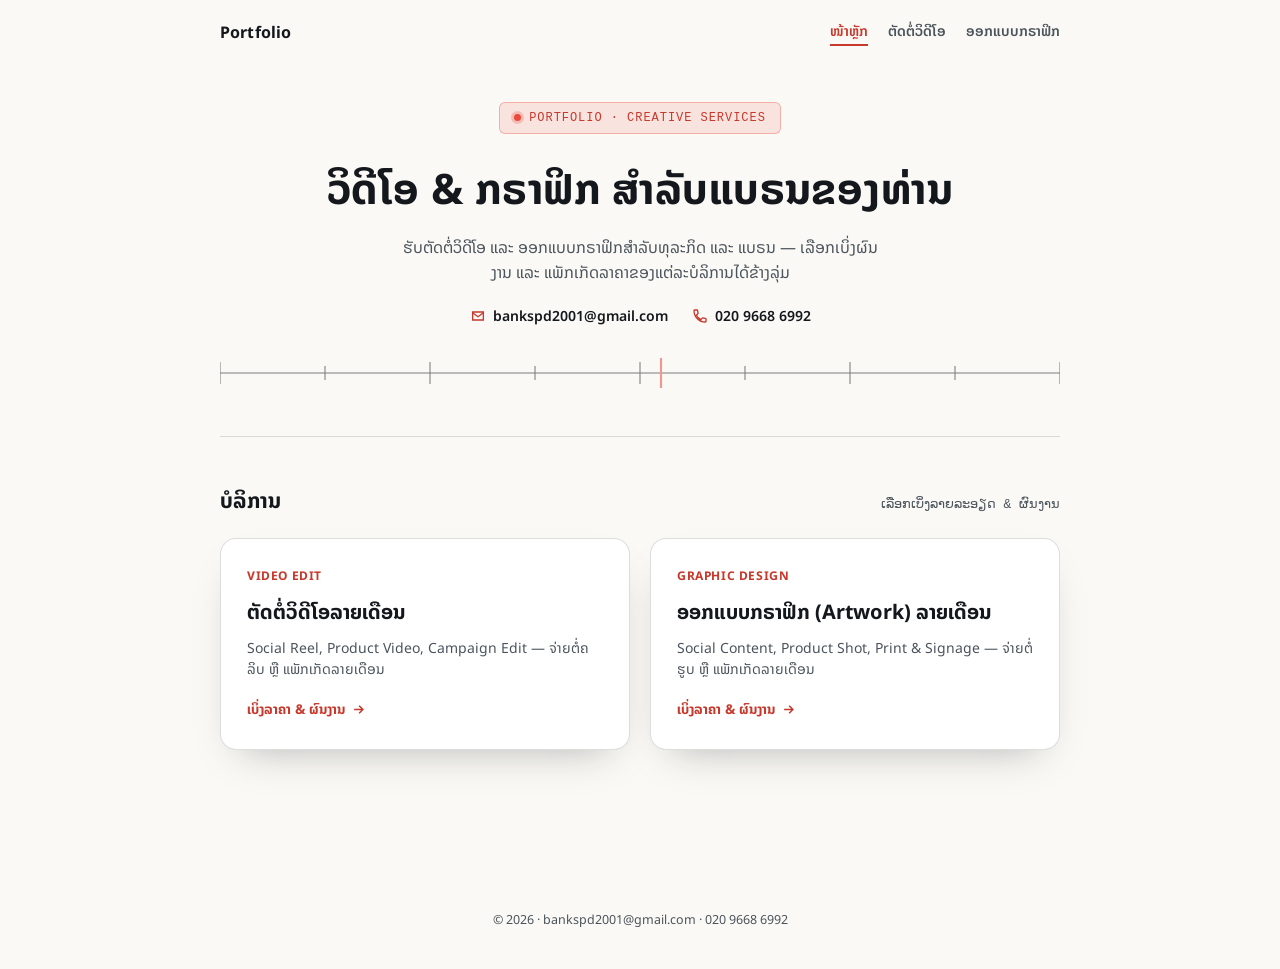
==== index.html @ 5a4cf86b "Initial portfolio site: video edit + graphic design packages" ====
<!doctype html>
<html lang="lo">
<head>
<meta charset="utf-8">
<meta name="viewport" content="width=device-width,initial-scale=1">
<title>Portfolio · Video Edit &amp; Graphic Design</title>
<meta name="description" content="ຜົນງານແລະແພັກເກັດບໍລິການ ຕັດຕໍ່ວິດີໂອ ແລະ ອອກແບບກຣາຟິກ">
<link rel="stylesheet" href="style.css">
</head>
<body>

<nav class="site-nav">
  <a class="brand" href="index.html">Portfolio</a>
  <div class="links">
    <a href="index.html" class="active">ໜ້າຫຼັກ</a>
    <a href="video.html">ຕັດຕໍ່ວິດີໂອ</a>
    <a href="graphic.html">ອອກແບບກຣາຟິກ</a>
  </div>
</nav>

<div class="wrap">

  <div class="hero">
    <span class="eyebrow"><span class="dot"></span>PORTFOLIO · CREATIVE SERVICES</span>
    <h1>ວິດີໂອ &amp; ກຣາຟິກ ສຳລັບແບຣນຂອງທ່ານ</h1>
    <p>ຮັບຕັດຕໍ່ວິດີໂອ ແລະ ອອກແບບກຣາຟິກສຳລັບທຸລະກິດ ແລະ ແບຣນ — ເລືອກເບິ່ງຜົນງານ ແລະ ແພັກເກັດລາຄາຂອງແຕ່ລະບໍລິການໄດ້ຂ້າງລຸ່ມ</p>
    <div class="hero-contact">
      <a class="hero-contact-link" href="mailto:bankspd2001@gmail.com"><svg viewBox="0 0 24 24" fill="none" stroke="currentColor" stroke-width="2"><path d="M4 6h16v12H4z"/><path d="M4 7l8 6 8-6"/></svg>bankspd2001@gmail.com</a>
      <a class="hero-contact-link" href="tel:+8562096686992"><svg viewBox="0 0 24 24" fill="none" stroke="currentColor" stroke-width="2"><path d="M6.6 10.8a15.9 15.9 0 006.6 6.6l2.2-2.2a1 1 0 011-.25 11.4 11.4 0 003.6.6 1 1 0 011 1V20a1 1 0 01-1 1A17 17 0 013 4a1 1 0 011-1h3.5a1 1 0 011 1 11.4 11.4 0 00.6 3.6 1 1 0 01-.25 1z"/></svg>020 9668 6992</a>
    </div>
    <svg class="timeline-ruler" viewBox="0 0 800 34" preserveAspectRatio="none" aria-hidden="true">
      <line x1="0" y1="17" x2="800" y2="17" stroke-width="1"></line>
      <line x1="0" y1="6" x2="0" y2="28" stroke-width="1"></line>
      <line x1="100" y1="10" x2="100" y2="24" stroke-width="1"></line>
      <line x1="200" y1="6" x2="200" y2="28" stroke-width="1"></line>
      <line x1="300" y1="10" x2="300" y2="24" stroke-width="1"></line>
      <line x1="400" y1="6" x2="400" y2="28" stroke-width="1"></line>
      <line x1="500" y1="10" x2="500" y2="24" stroke-width="1"></line>
      <line x1="600" y1="6" x2="600" y2="28" stroke-width="1"></line>
      <line x1="700" y1="10" x2="700" y2="24" stroke-width="1"></line>
      <line x1="800" y1="6" x2="800" y2="28" stroke-width="1"></line>
      <line class="playhead" x1="420" y1="2" x2="420" y2="32"></line>
    </svg>
  </div>

  <div class="section-head">
    <h2>ບໍລິການ</h2>
    <span class="hint">ເລືອກເບິ່ງລາຍລະອຽດ &amp; ຜົນງານ</span>
  </div>

  <div class="service-grid">
    <a class="service-card" href="video.html">
      <span class="tag">Video Edit</span>
      <h3>ຕັດຕໍ່ວິດີໂອລາຍເດືອນ</h3>
      <p>Social Reel, Product Video, Campaign Edit — ຈ່າຍຕໍ່ຄລິບ ຫຼື ແພັກເກັດລາຍເດືອນ</p>
      <span class="go">ເບິ່ງລາຄາ &amp; ຜົນງານ<svg viewBox="0 0 24 24" fill="none" stroke="currentColor" stroke-width="2.4"><path d="M5 12h14M13 6l6 6-6 6"/></svg></span>
    </a>
    <a class="service-card" href="graphic.html">
      <span class="tag">Graphic Design</span>
      <h3>ອອກແບບກຣາຟິກ (Artwork) ລາຍເດືອນ</h3>
      <p>Social Content, Product Shot, Print &amp; Signage — ຈ່າຍຕໍ່ຮູບ ຫຼື ແພັກເກັດລາຍເດືອນ</p>
      <span class="go">ເບິ່ງລາຄາ &amp; ຜົນງານ<svg viewBox="0 0 24 24" fill="none" stroke="currentColor" stroke-width="2.4"><path d="M5 12h14M13 6l6 6-6 6"/></svg></span>
    </a>
  </div>

</div>

<footer class="site-footer">© <span id="y"></span> · bankspd2001@gmail.com · 020 9668 6992</footer>
<script>document.getElementById('y').textContent = new Date().getFullYear();</script>

</body>
</html>
---- style.css ----
@import url('https://fonts.googleapis.com/css2?family=Noto+Sans+Lao:wght@400;600;700&display=swap');

:root{
  --ink:#14181d;
  --ink-soft:#4b545c;
  --bg:#faf9f5;
  --panel:#ffffff;
  --accent:#e94a3c;
  --accent-strong:#c8392c;
  --teal:#1f9d93;
  --teal-strong:#167a72;
  --gold:#c9962e;
  --gold-strong:#a5781f;
  --timeline:#14181d;
  --line:rgba(20,24,29,0.14);
  --shadow:0 18px 40px -22px rgba(20,24,29,0.35);
  --radius:16px;
  color-scheme:light;
}
@media (prefers-color-scheme:dark){
  :root:not([data-theme="light"]){
    --ink:#eef1f0;
    --ink-soft:#aab3ba;
    --bg:#0f1216;
    --panel:#171c22;
    --accent:#ff6a53;
    --accent-strong:#ff8468;
    --teal:#2dd4c5;
    --teal-strong:#5be4d8;
    --gold:#e0ac4b;
    --gold-strong:#f0c476;
    --timeline:#eef1f0;
    --line:rgba(238,241,240,0.14);
    --shadow:0 18px 44px -20px rgba(0,0,0,0.6);
  }
}
:root[data-theme="dark"]{
  --ink:#eef1f0;
  --ink-soft:#aab3ba;
  --bg:#0f1216;
  --panel:#171c22;
  --accent:#ff6a53;
  --accent-strong:#ff8468;
  --teal:#2dd4c5;
  --teal-strong:#5be4d8;
  --gold:#e0ac4b;
  --gold-strong:#f0c476;
  --timeline:#eef1f0;
  --line:rgba(238,241,240,0.14);
  --shadow:0 18px 44px -20px rgba(0,0,0,0.6);
}

*{box-sizing:border-box;}
html,body{margin:0;padding:0;}
body{
  background:var(--bg);
  color:var(--ink);
  font-family:"Noto Sans Lao","Leelawadee UI","Lao Sangam MN",sans-serif;
  line-height:1.55;
}
a{color:inherit;}
img{max-width:100%;display:block;}

.wrap{
  max-width:880px;
  margin:0 auto;
  padding:56px 20px 80px;
}

/* NAV */
.site-nav{
  display:flex;
  align-items:center;
  justify-content:space-between;
  max-width:880px;
  margin:0 auto;
  padding:20px 20px 0;
  gap:16px;
  flex-wrap:wrap;
}
.site-nav .brand{
  font-weight:700;
  font-size:16px;
  text-decoration:none;
  letter-spacing:0.01em;
}
.site-nav .links{
  display:flex;
  gap:20px;
  flex-wrap:wrap;
}
.site-nav .links a{
  font-size:14px;
  font-weight:600;
  text-decoration:none;
  color:var(--ink-soft);
  border-bottom:2px solid transparent;
  padding-bottom:2px;
  transition:color .2s ease, border-color .2s ease;
}
.site-nav .links a:hover,
.site-nav .links a.active{
  color:var(--accent-strong);
  border-color:var(--accent-strong);
}

/* HERO */
.hero{
  text-align:center;
  padding-bottom:40px;
  border-bottom:1px solid var(--line);
  margin-bottom:48px;
}
.eyebrow{
  display:inline-flex;
  align-items:center;
  gap:8px;
  font-family:ui-monospace,"Cascadia Code","JetBrains Mono",Consolas,monospace;
  font-size:12px;
  letter-spacing:0.08em;
  color:var(--accent-strong);
  background:color-mix(in srgb, var(--accent) 12%, transparent);
  border:1px solid color-mix(in srgb, var(--accent) 35%, transparent);
  padding:6px 14px;
  border-radius:6px;
  margin-bottom:22px;
}
.eyebrow .dot{
  width:7px;height:7px;border-radius:50%;
  background:var(--accent);
  box-shadow:0 0 0 3px color-mix(in srgb, var(--accent) 25%, transparent);
}
h1{
  font-size:clamp(27px,4.4vw,42px);
  margin:0 0 14px;
  text-wrap:balance;
  font-weight:700;
  letter-spacing:0.01em;
}
.hero p{
  color:var(--ink-soft);
  max-width:54ch;
  margin:0 auto;
  font-size:16px;
}
.hero-contact{
  display:flex;
  justify-content:center;
  flex-wrap:wrap;
  gap:10px 24px;
  margin-top:20px;
}
.hero-contact-link{
  display:inline-flex;
  align-items:center;
  gap:7px;
  font-size:14px;
  font-weight:600;
  color:var(--ink);
  text-decoration:none;
  border-bottom:1px solid transparent;
  transition:border-color .2s ease, color .2s ease;
}
.hero-contact-link:hover{
  color:var(--accent-strong);
  border-bottom-color:var(--accent-strong);
}
.hero-contact-link svg{
  width:16px;height:16px;
  flex:none;
  color:var(--accent-strong);
}

.timeline-ruler{
  margin-top:28px;
  width:100%;
  height:34px;
  opacity:0.55;
}
.timeline-ruler line{stroke:var(--timeline);}
.timeline-ruler .playhead{
  stroke:var(--accent);
  stroke-width:2;
  opacity:1;
}

/* SECTION HEADS */
.section-head{
  display:flex;
  align-items:baseline;
  justify-content:space-between;
  gap:16px;
  margin-bottom:20px;
}
.section-head h2{
  font-size:21px;
  margin:0;
  font-weight:700;
}
.section-head .hint{
  font-size:13px;
  color:var(--ink-soft);
  font-family:ui-monospace,"Cascadia Code","JetBrains Mono",Consolas,monospace;
}

/* SERVICE PICKER CARDS (home page) */
.service-grid{
  display:grid;
  grid-template-columns:1fr 1fr;
  gap:20px;
  margin-bottom:56px;
}
@media (max-width:640px){.service-grid{grid-template-columns:1fr;}}
.service-card{
  display:block;
  background:var(--panel);
  border:1px solid var(--line);
  border-radius:var(--radius);
  padding:28px 26px;
  text-decoration:none;
  color:inherit;
  box-shadow:var(--shadow);
  transition:transform .2s ease, border-color .2s ease;
}
.service-card:hover{
  transform:translateY(-3px);
  border-color:color-mix(in srgb, var(--accent) 45%, transparent);
}
.service-card .tag{
  font-size:12px;
  font-weight:700;
  letter-spacing:0.05em;
  color:var(--accent-strong);
  text-transform:uppercase;
  margin-bottom:10px;
  display:block;
}
.service-card h3{
  font-size:20px;
  margin:0 0 10px;
}
.service-card p{
  font-size:14px;
  color:var(--ink-soft);
  margin:0 0 16px;
}
.service-card .go{
  font-size:13.5px;
  font-weight:700;
  color:var(--accent-strong);
  display:inline-flex;
  align-items:center;
  gap:6px;
}
.service-card .go svg{width:15px;height:15px;}

/* PRICING CARDS */
.cards{
  display:grid;
  grid-template-columns:1fr 1.15fr;
  gap:20px;
  margin-bottom:56px;
}
@media (max-width:640px){.cards{grid-template-columns:1fr;}}
.card{
  background:var(--panel);
  border:1px solid var(--line);
  border-radius:var(--radius);
  padding:28px 26px;
  position:relative;
  box-shadow:var(--shadow);
}
.card.reco{
  border-color:color-mix(in srgb, var(--accent) 55%, transparent);
  background:
    linear-gradient(180deg, color-mix(in srgb, var(--accent) 8%, transparent), transparent 40%),
    var(--panel);
}
.badge{
  position:absolute;
  top:-13px;
  right:24px;
  background:var(--accent);
  color:#ffffff;
  font-size:12px;
  font-weight:700;
  letter-spacing:0.04em;
  padding:6px 14px;
  border-radius:6px;
  box-shadow:0 8px 16px -6px color-mix(in srgb, var(--accent) 70%, transparent);
}
.card-label{
  font-size:14px;
  color:var(--ink-soft);
  margin-bottom:6px;
}
.card-title{
  font-size:19px;
  font-weight:700;
  margin-bottom:18px;
}
.price-row{
  display:flex;
  align-items:baseline;
  gap:8px;
  margin-bottom:6px;
}
.price{
  font-size:34px;
  font-weight:700;
  color:var(--ink);
}
.price-unit{
  font-size:14px;
  color:var(--ink-soft);
}
.price-sub{
  font-size:13px;
  color:var(--ink-soft);
  margin-bottom:20px;
}
.card ul{
  list-style:none;
  margin:0 0 20px;
  padding:0;
  display:flex;
  flex-direction:column;
  gap:10px;
}
.card li{
  display:flex;
  gap:10px;
  font-size:14.5px;
  color:var(--ink-soft);
}
.card li svg{
  flex:none;
  width:17px;height:17px;
  margin-top:2px;
  color:var(--accent-strong);
}
.save-tag{
  display:inline-flex;
  align-items:center;
  gap:6px;
  font-size:13px;
  font-weight:600;
  color:var(--teal-strong);
  background:color-mix(in srgb, var(--teal) 14%, transparent);
  border-radius:8px;
  padding:6px 10px;
}

/* VIDEO PORTFOLIO GRID */
.vf-grid{
  display:grid;
  grid-template-columns:repeat(4, 1fr);
  gap:12px;
  margin-bottom:56px;
}
@media (max-width:760px){.vf-grid{grid-template-columns:repeat(3, 1fr);}}
@media (max-width:520px){.vf-grid{grid-template-columns:repeat(2, 1fr);}}
.vf-card{
  position:relative;
  display:block;
  border:1px solid var(--line);
  border-radius:12px;
  overflow:hidden;
  background:var(--panel);
  aspect-ratio:9/16;
  box-shadow:var(--shadow);
  text-decoration:none;
  transition:transform .2s ease;
}
.vf-card:hover{transform:translateY(-2px);}
.vf-card:focus-visible{outline:2px solid var(--accent);outline-offset:3px;}
.vf-card img{
  width:100%;
  height:100%;
  object-fit:cover;
  transition:transform .35s ease;
}
.vf-card:hover img{transform:scale(1.05);}
.vf-play{
  position:absolute;
  top:50%;left:50%;
  transform:translate(-50%,-50%);
  width:40px;height:40px;
  border-radius:50%;
  background:rgba(20,24,29,0.55);
  border:1.5px solid rgba(255,255,255,0.7);
  display:flex;
  align-items:center;
  justify-content:center;
  color:#fff;
  opacity:0.9;
  transition:transform .25s ease, background .25s ease;
}
.vf-play svg{width:16px;height:16px;margin-left:2px;}
.vf-card:hover .vf-play{
  transform:translate(-50%,-50%) scale(1.12);
  background:var(--accent);
}
.vf-card-info{
  position:absolute;
  left:0;right:0;bottom:0;
  padding:20px 10px 9px;
  background:linear-gradient(0deg, rgba(0,0,0,0.75), rgba(0,0,0,0));
  display:flex;
  flex-direction:column;
  gap:1px;
}
.vf-card-info strong{
  color:#ffffff;
  font-size:11.5px;
  letter-spacing:0.03em;
  font-family:ui-monospace,"Cascadia Code","JetBrains Mono",Consolas,monospace;
}
.vf-card-info span{
  color:rgba(255,255,255,0.82);
  font-size:11px;
}
.vf-hint{
  font-size:12.5px;
  color:var(--ink-soft);
  margin:-10px 0 18px;
  display:flex;
  align-items:center;
  gap:6px;
}
.vf-hint svg{width:14px;height:14px;flex:none;color:var(--accent-strong);}

/* GRAPHIC PORTFOLIO GRID + LIGHTBOX */
.pf-filters{
  display:flex;
  flex-wrap:wrap;
  gap:8px;
  margin-bottom:18px;
}
.pf-filter{
  font:inherit;
  font-size:13px;
  font-weight:600;
  padding:7px 14px;
  border-radius:20px;
  border:1px solid var(--line);
  background:var(--panel);
  color:var(--ink-soft);
  cursor:pointer;
  transition:all .2s ease;
}
.pf-filter:hover{border-color:color-mix(in srgb, var(--gold) 50%, transparent);}
.pf-filter.active{
  background:var(--gold);
  border-color:var(--gold);
  color:#1a1400;
}
.pf-grid{
  display:grid;
  grid-template-columns:repeat(3, 1fr);
  gap:14px;
  margin-bottom:56px;
}
@media (max-width:720px){.pf-grid{grid-template-columns:repeat(2, 1fr);}}
@media (max-width:460px){.pf-grid{grid-template-columns:1fr;}}
.pf-card{
  position:relative;
  display:block;
  width:100%;
  padding:0;
  margin:0;
  border:1px solid var(--line);
  border-radius:14px;
  overflow:hidden;
  background:var(--panel);
  cursor:pointer;
  aspect-ratio:16/9;
  box-shadow:var(--shadow);
  transition:transform .2s ease, box-shadow .2s ease;
}
.pf-card:hover{transform:translateY(-2px);}
.pf-card:focus-visible{outline:2px solid var(--gold);outline-offset:3px;}
.pf-card img{
  width:100%;
  height:100%;
  object-fit:cover;
  transition:transform .35s ease;
}
.pf-card:hover img{transform:scale(1.05);}
.pf-card-info{
  position:absolute;
  left:0;right:0;bottom:0;
  padding:22px 12px 10px;
  background:linear-gradient(0deg, rgba(0,0,0,0.72), rgba(0,0,0,0));
  display:flex;
  flex-direction:column;
  align-items:flex-start;
  gap:2px;
  text-align:left;
}
.pf-card-info strong{
  color:#ffffff;
  font-size:12.5px;
  letter-spacing:0.02em;
}
.pf-card-info span{
  color:rgba(255,255,255,0.82);
  font-size:11.5px;
}
.pf-card.pf-hide{display:none;}

.pf-lb-backdrop{
  position:fixed;
  inset:0;
  background:rgba(10,8,4,0.86);
  backdrop-filter:blur(2px);
  opacity:0;
  pointer-events:none;
  transition:opacity .25s ease;
  z-index:100;
}
.pf-lightbox{
  position:fixed;
  inset:0;
  display:flex;
  flex-direction:column;
  align-items:center;
  justify-content:center;
  gap:14px;
  padding:32px;
  opacity:0;
  pointer-events:none;
  transform:scale(0.98);
  transition:opacity .25s ease, transform .25s ease;
  z-index:101;
}
.pf-lb-backdrop.open,
.pf-lightbox.open{opacity:1;pointer-events:auto;}
.pf-lightbox.open{transform:scale(1);}
.pf-lb-img{
  max-width:min(92vw, 1100px);
  max-height:72vh;
  border-radius:10px;
  box-shadow:0 30px 60px -20px rgba(0,0,0,0.6);
}
.pf-lb-caption{
  color:#f6efdf;
  text-align:center;
  font-size:13.5px;
}
.pf-lb-caption strong{
  display:block;
  font-size:15px;
  margin-bottom:2px;
  color:var(--gold-strong);
}
.pf-lb-close,
.pf-lb-nav{
  position:fixed;
  width:44px;height:44px;
  border-radius:50%;
  border:1px solid rgba(255,255,255,0.25);
  background:rgba(255,255,255,0.08);
  color:#fff;
  display:flex;
  align-items:center;
  justify-content:center;
  cursor:pointer;
  transition:background .2s ease;
}
.pf-lb-close:hover,
.pf-lb-nav:hover{background:rgba(255,255,255,0.18);}
.pf-lb-close{top:24px;right:24px;z-index:102;}
.pf-lb-nav{top:50%;transform:translateY(-50%);z-index:102;}
.pf-lb-prev{left:20px;}
.pf-lb-next{right:20px;}
.pf-lb-close svg,.pf-lb-nav svg{width:20px;height:20px;}

/* CALCULATOR */
.calc{
  background:linear-gradient(155deg, var(--gold-strong), var(--gold) 70%);
  color:#1a1400;
  border-radius:var(--radius);
  padding:32px 28px;
  margin-bottom:56px;
  box-shadow:var(--shadow);
}
.calc .section-head h2,
.calc .section-head .hint{color:#1a1400;}
.calc .section-head .hint{opacity:0.7;}
.calc-row{
  display:flex;
  align-items:center;
  gap:18px;
  margin:22px 0 26px;
}
.calc-row input[type="range"]{
  flex:1;
  -webkit-appearance:none;
  appearance:none;
  height:5px;
  border-radius:3px;
  background:rgba(255,255,255,0.28);
  outline:none;
}
.calc-row input[type="range"]::-webkit-slider-thumb{
  -webkit-appearance:none;
  width:22px;height:22px;
  border-radius:50%;
  background:var(--accent);
  border:3px solid var(--gold-strong);
  box-shadow:0 0 0 2px var(--accent);
  cursor:pointer;
}
.calc-row input[type="range"]::-moz-range-thumb{
  width:22px;height:22px;
  border-radius:50%;
  background:var(--accent);
  border:3px solid var(--gold-strong);
  cursor:pointer;
}
.calc-count{
  font-size:26px;
  font-weight:700;
  min-width:86px;
  text-align:right;
  white-space:nowrap;
}
.calc-count span{font-size:14px;font-weight:400;opacity:0.75;margin-left:4px;}
.calc-compare{
  display:grid;
  grid-template-columns:1fr 1fr;
  gap:14px;
}
@media (max-width:560px){.calc-compare{grid-template-columns:1fr;}}
.calc-box{
  background:rgba(255,255,255,0.08);
  border:1px solid rgba(255,255,255,0.18);
  border-radius:12px;
  padding:18px 20px;
  transition:border-color .25s ease, background .25s ease;
}
.calc-box.win{
  border-color:color-mix(in srgb, var(--accent) 65%, transparent);
  background:color-mix(in srgb, var(--accent) 22%, transparent);
}
.calc-box .lbl{
  font-size:12.5px;
  opacity:0.75;
  margin-bottom:8px;
  letter-spacing:0.03em;
}
.calc-box .amt{
  font-size:22px;
  font-weight:700;
}
.calc-note{
  margin-top:18px;
  font-size:13.5px;
  opacity:0.9;
  display:flex;
  align-items:center;
  gap:8px;
}
.calc-note strong{color:var(--accent-strong);font-weight:700;}

/* TERMS ACCORDION */
.terms-head h2{
  font-size:24px;
  color:var(--accent-strong);
  position:relative;
  padding-left:18px;
}
.terms-head h2::before{
  content:"";
  position:absolute;
  left:0;
  top:5px;
  bottom:5px;
  width:4px;
  border-radius:2px;
  background:var(--accent-strong);
}
.terms{margin-bottom:44px;}
.acc-item{border-bottom:1px solid var(--line);}
.acc-item:first-child{border-top:1px solid var(--line);}
.acc-btn{
  width:100%;
  text-align:left;
  background:none;
  border:none;
  color:var(--ink);
  font:inherit;
  font-size:15.5px;
  font-weight:600;
  padding:18px 4px;
  display:flex;
  justify-content:space-between;
  align-items:center;
  cursor:pointer;
  gap:14px;
}
.acc-btn:focus-visible{outline:2px solid var(--accent);outline-offset:3px;border-radius:4px;}
.acc-btn .chev{
  flex:none;
  width:18px;height:18px;
  transition:transform .25s ease;
  color:var(--accent-strong);
}
.acc-item.open .acc-btn .chev{transform:rotate(135deg);}
.acc-panel{max-height:0;overflow:hidden;transition:max-height .3s ease;}
.acc-item.open .acc-panel{max-height:200px;}
.acc-panel-inner{
  padding:0 4px 20px;
  color:var(--ink-soft);
  font-size:14.5px;
  max-width:62ch;
}

/* FOOTER */
.site-footer{
  text-align:center;
  padding:24px 20px 40px;
  font-size:12.5px;
  color:var(--ink-soft);
}

@media (prefers-reduced-motion:reduce){*{transition:none !important;}}
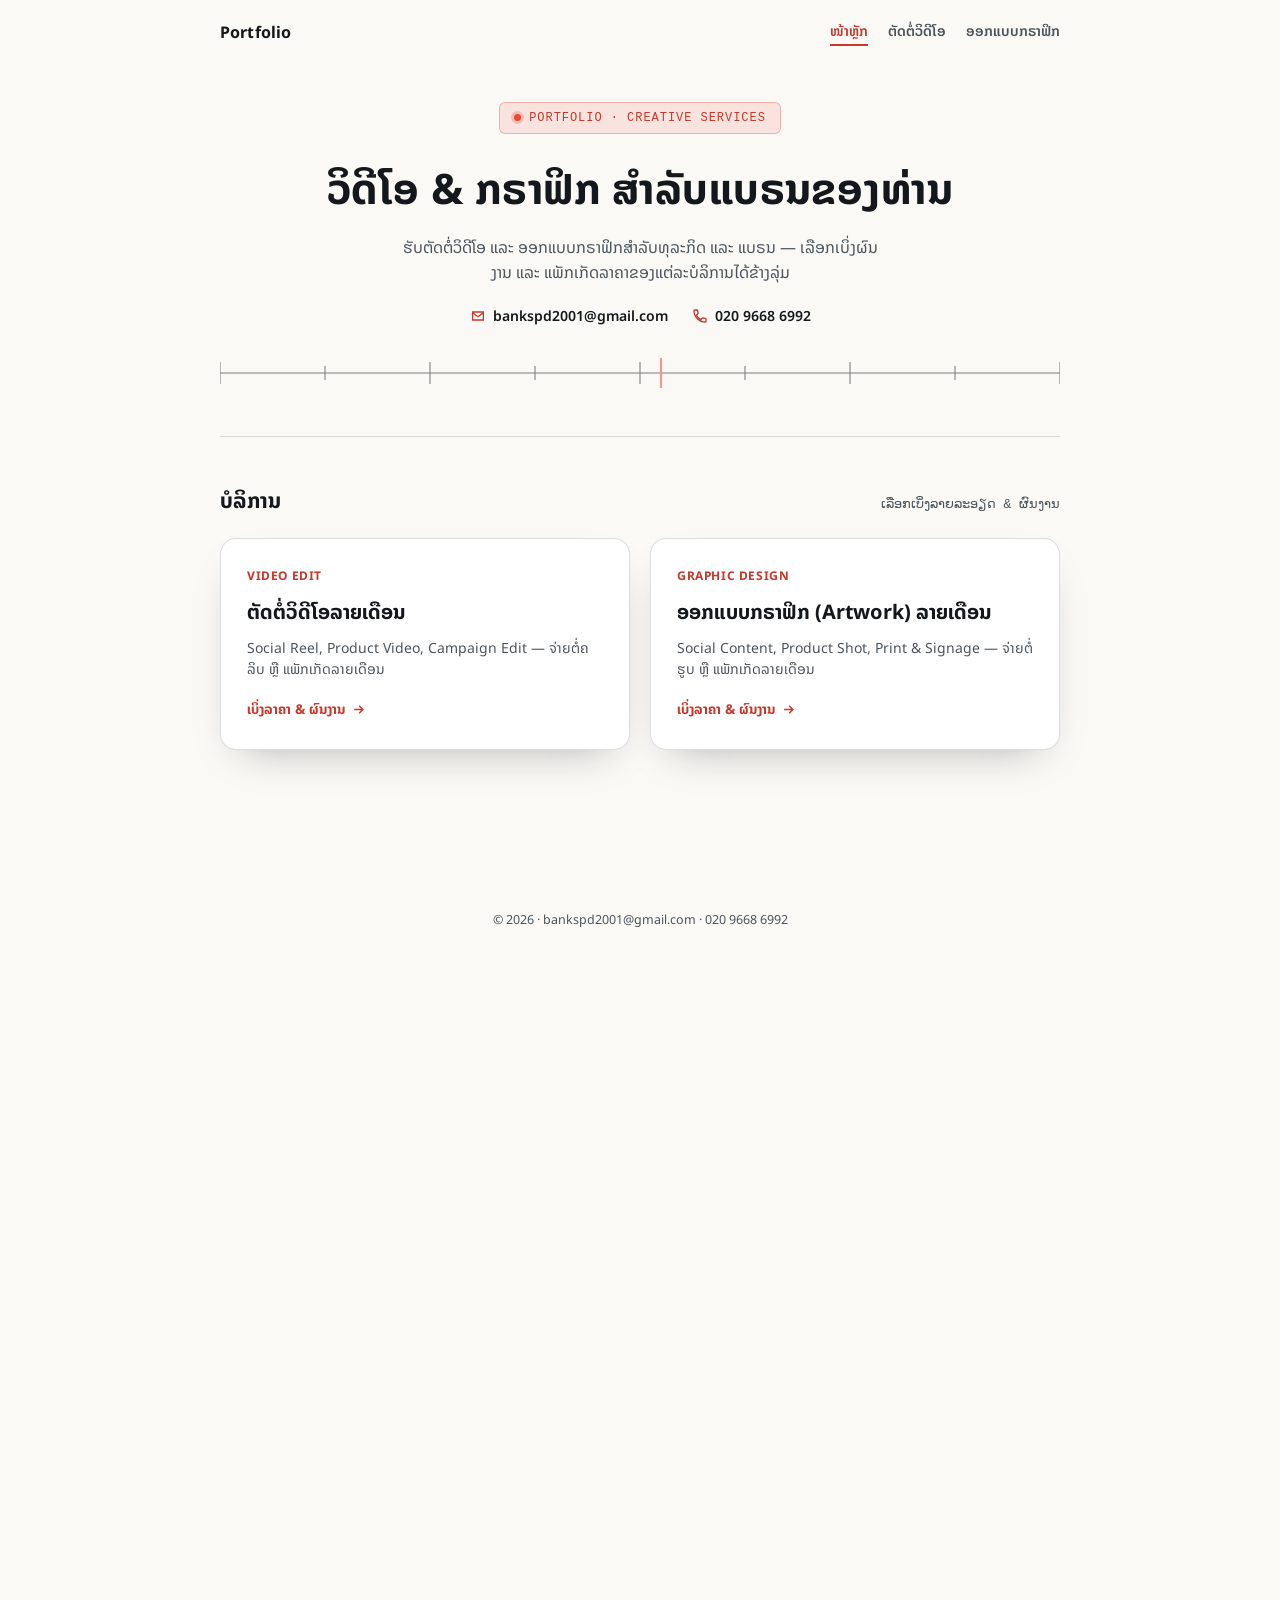
==== commit 26e61b46: "Move site into /portfolio path with root redirect" ====
--- a/index.html
+++ b/index.html
@@ -2,71 +2,11 @@
 <html lang="lo">
 <head>
 <meta charset="utf-8">
-<meta name="viewport" content="width=device-width,initial-scale=1">
-<title>Portfolio · Video Edit &amp; Graphic Design</title>
-<meta name="description" content="ຜົນງານແລະແພັກເກັດບໍລິການ ຕັດຕໍ່ວິດີໂອ ແລະ ອອກແບບກຣາຟິກ">
-<link rel="stylesheet" href="style.css">
+<meta http-equiv="refresh" content="0; url=portfolio/">
+<link rel="canonical" href="portfolio/">
+<title>Portfolio</title>
 </head>
 <body>
-
-<nav class="site-nav">
-  <a class="brand" href="index.html">Portfolio</a>
-  <div class="links">
-    <a href="index.html" class="active">ໜ້າຫຼັກ</a>
-    <a href="video.html">ຕັດຕໍ່ວິດີໂອ</a>
-    <a href="graphic.html">ອອກແບບກຣາຟິກ</a>
-  </div>
-</nav>
-
-<div class="wrap">
-
-  <div class="hero">
-    <span class="eyebrow"><span class="dot"></span>PORTFOLIO · CREATIVE SERVICES</span>
-    <h1>ວິດີໂອ &amp; ກຣາຟິກ ສຳລັບແບຣນຂອງທ່ານ</h1>
-    <p>ຮັບຕັດຕໍ່ວິດີໂອ ແລະ ອອກແບບກຣາຟິກສຳລັບທຸລະກິດ ແລະ ແບຣນ — ເລືອກເບິ່ງຜົນງານ ແລະ ແພັກເກັດລາຄາຂອງແຕ່ລະບໍລິການໄດ້ຂ້າງລຸ່ມ</p>
-    <div class="hero-contact">
-      <a class="hero-contact-link" href="mailto:bankspd2001@gmail.com"><svg viewBox="0 0 24 24" fill="none" stroke="currentColor" stroke-width="2"><path d="M4 6h16v12H4z"/><path d="M4 7l8 6 8-6"/></svg>bankspd2001@gmail.com</a>
-      <a class="hero-contact-link" href="tel:+8562096686992"><svg viewBox="0 0 24 24" fill="none" stroke="currentColor" stroke-width="2"><path d="M6.6 10.8a15.9 15.9 0 006.6 6.6l2.2-2.2a1 1 0 011-.25 11.4 11.4 0 003.6.6 1 1 0 011 1V20a1 1 0 01-1 1A17 17 0 013 4a1 1 0 011-1h3.5a1 1 0 011 1 11.4 11.4 0 00.6 3.6 1 1 0 01-.25 1z"/></svg>020 9668 6992</a>
-    </div>
-    <svg class="timeline-ruler" viewBox="0 0 800 34" preserveAspectRatio="none" aria-hidden="true">
-      <line x1="0" y1="17" x2="800" y2="17" stroke-width="1"></line>
-      <line x1="0" y1="6" x2="0" y2="28" stroke-width="1"></line>
-      <line x1="100" y1="10" x2="100" y2="24" stroke-width="1"></line>
-      <line x1="200" y1="6" x2="200" y2="28" stroke-width="1"></line>
-      <line x1="300" y1="10" x2="300" y2="24" stroke-width="1"></line>
-      <line x1="400" y1="6" x2="400" y2="28" stroke-width="1"></line>
-      <line x1="500" y1="10" x2="500" y2="24" stroke-width="1"></line>
-      <line x1="600" y1="6" x2="600" y2="28" stroke-width="1"></line>
-      <line x1="700" y1="10" x2="700" y2="24" stroke-width="1"></line>
-      <line x1="800" y1="6" x2="800" y2="28" stroke-width="1"></line>
-      <line class="playhead" x1="420" y1="2" x2="420" y2="32"></line>
-    </svg>
-  </div>
-
-  <div class="section-head">
-    <h2>ບໍລິການ</h2>
-    <span class="hint">ເລືອກເບິ່ງລາຍລະອຽດ &amp; ຜົນງານ</span>
-  </div>
-
-  <div class="service-grid">
-    <a class="service-card" href="video.html">
-      <span class="tag">Video Edit</span>
-      <h3>ຕັດຕໍ່ວິດີໂອລາຍເດືອນ</h3>
-      <p>Social Reel, Product Video, Campaign Edit — ຈ່າຍຕໍ່ຄລິບ ຫຼື ແພັກເກັດລາຍເດືອນ</p>
-      <span class="go">ເບິ່ງລາຄາ &amp; ຜົນງານ<svg viewBox="0 0 24 24" fill="none" stroke="currentColor" stroke-width="2.4"><path d="M5 12h14M13 6l6 6-6 6"/></svg></span>
-    </a>
-    <a class="service-card" href="graphic.html">
-      <span class="tag">Graphic Design</span>
-      <h3>ອອກແບບກຣາຟິກ (Artwork) ລາຍເດືອນ</h3>
-      <p>Social Content, Product Shot, Print &amp; Signage — ຈ່າຍຕໍ່ຮູບ ຫຼື ແພັກເກັດລາຍເດືອນ</p>
-      <span class="go">ເບິ່ງລາຄາ &amp; ຜົນງານ<svg viewBox="0 0 24 24" fill="none" stroke="currentColor" stroke-width="2.4"><path d="M5 12h14M13 6l6 6-6 6"/></svg></span>
-    </a>
-  </div>
-
-</div>
-
-<footer class="site-footer">© <span id="y"></span> · bankspd2001@gmail.com · 020 9668 6992</footer>
-<script>document.getElementById('y').textContent = new Date().getFullYear();</script>
-
+<p>Redirecting to <a href="portfolio/">Portfolio</a>...</p>
 </body>
 </html>
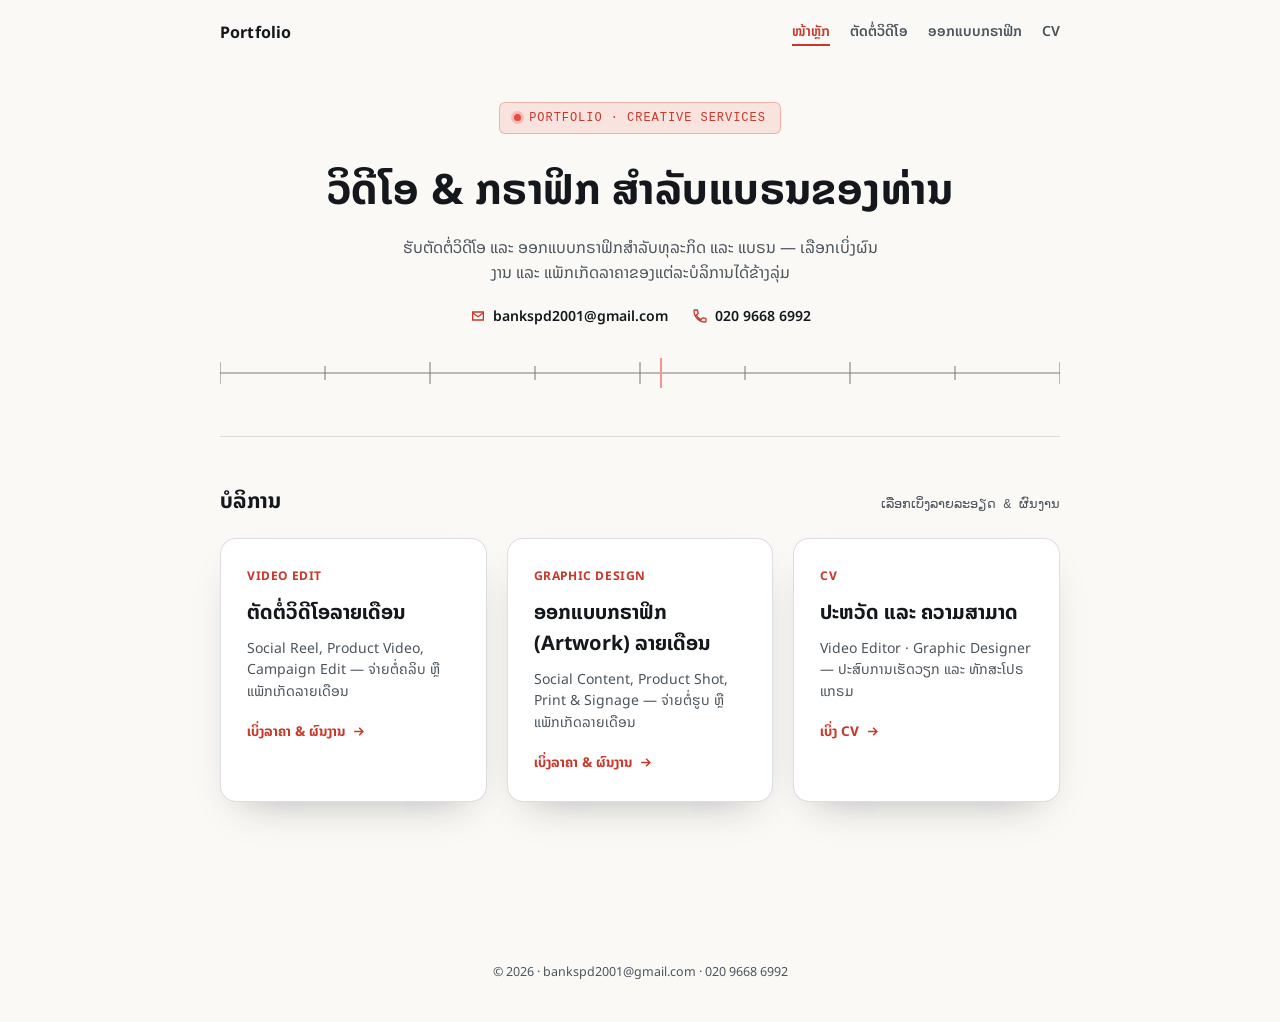
==== commit b481745a: "Make root URL the home/chooser page directly instead of redirecting" ====
--- a/index.html
+++ b/index.html
@@ -2,11 +2,78 @@
 <html lang="lo">
 <head>
 <meta charset="utf-8">
-<meta http-equiv="refresh" content="0; url=portfolio/">
-<link rel="canonical" href="portfolio/">
-<title>Portfolio</title>
+<meta name="viewport" content="width=device-width,initial-scale=1">
+<title>Portfolio · Video Edit &amp; Graphic Design</title>
+<meta name="description" content="ຜົນງານ ຕັດຕໍ່ວິດີໂອ, ອອກແບບກຣາຟິກ ແລະ ປະຫວັດຫຍໍ້">
+<link rel="stylesheet" href="portfolio/style.css">
 </head>
 <body>
-<p>Redirecting to <a href="portfolio/">Portfolio</a>...</p>
+
+<nav class="site-nav">
+  <a class="brand" href="index.html">Portfolio</a>
+  <div class="links">
+    <a href="index.html" class="active">ໜ້າຫຼັກ</a>
+    <a href="portfolio/video.html">ຕັດຕໍ່ວິດີໂອ</a>
+    <a href="portfolio/graphic.html">ອອກແບບກຣາຟິກ</a>
+    <a href="portfolio/cv.html">CV</a>
+  </div>
+</nav>
+
+<div class="wrap">
+
+  <div class="hero">
+    <span class="eyebrow"><span class="dot"></span>PORTFOLIO · CREATIVE SERVICES</span>
+    <h1>ວິດີໂອ &amp; ກຣາຟິກ ສຳລັບແບຣນຂອງທ່ານ</h1>
+    <p>ຮັບຕັດຕໍ່ວິດີໂອ ແລະ ອອກແບບກຣາຟິກສຳລັບທຸລະກິດ ແລະ ແບຣນ — ເລືອກເບິ່ງຜົນງານ ແລະ ແພັກເກັດລາຄາຂອງແຕ່ລະບໍລິການໄດ້ຂ້າງລຸ່ມ</p>
+    <div class="hero-contact">
+      <a class="hero-contact-link" href="mailto:bankspd2001@gmail.com"><svg viewBox="0 0 24 24" fill="none" stroke="currentColor" stroke-width="2"><path d="M4 6h16v12H4z"/><path d="M4 7l8 6 8-6"/></svg>bankspd2001@gmail.com</a>
+      <a class="hero-contact-link" href="tel:+8562096686992"><svg viewBox="0 0 24 24" fill="none" stroke="currentColor" stroke-width="2"><path d="M6.6 10.8a15.9 15.9 0 006.6 6.6l2.2-2.2a1 1 0 011-.25 11.4 11.4 0 003.6.6 1 1 0 011 1V20a1 1 0 01-1 1A17 17 0 013 4a1 1 0 011-1h3.5a1 1 0 011 1 11.4 11.4 0 00.6 3.6 1 1 0 01-.25 1z"/></svg>020 9668 6992</a>
+    </div>
+    <svg class="timeline-ruler" viewBox="0 0 800 34" preserveAspectRatio="none" aria-hidden="true">
+      <line x1="0" y1="17" x2="800" y2="17" stroke-width="1"></line>
+      <line x1="0" y1="6" x2="0" y2="28" stroke-width="1"></line>
+      <line x1="100" y1="10" x2="100" y2="24" stroke-width="1"></line>
+      <line x1="200" y1="6" x2="200" y2="28" stroke-width="1"></line>
+      <line x1="300" y1="10" x2="300" y2="24" stroke-width="1"></line>
+      <line x1="400" y1="6" x2="400" y2="28" stroke-width="1"></line>
+      <line x1="500" y1="10" x2="500" y2="24" stroke-width="1"></line>
+      <line x1="600" y1="6" x2="600" y2="28" stroke-width="1"></line>
+      <line x1="700" y1="10" x2="700" y2="24" stroke-width="1"></line>
+      <line x1="800" y1="6" x2="800" y2="28" stroke-width="1"></line>
+      <line class="playhead" x1="420" y1="2" x2="420" y2="32"></line>
+    </svg>
+  </div>
+
+  <div class="section-head">
+    <h2>ບໍລິການ</h2>
+    <span class="hint">ເລືອກເບິ່ງລາຍລະອຽດ &amp; ຜົນງານ</span>
+  </div>
+
+  <div class="service-grid">
+    <a class="service-card" href="portfolio/video.html">
+      <span class="tag">Video Edit</span>
+      <h3>ຕັດຕໍ່ວິດີໂອລາຍເດືອນ</h3>
+      <p>Social Reel, Product Video, Campaign Edit — ຈ່າຍຕໍ່ຄລິບ ຫຼື ແພັກເກັດລາຍເດືອນ</p>
+      <span class="go">ເບິ່ງລາຄາ &amp; ຜົນງານ<svg viewBox="0 0 24 24" fill="none" stroke="currentColor" stroke-width="2.4"><path d="M5 12h14M13 6l6 6-6 6"/></svg></span>
+    </a>
+    <a class="service-card" href="portfolio/graphic.html">
+      <span class="tag">Graphic Design</span>
+      <h3>ອອກແບບກຣາຟິກ (Artwork) ລາຍເດືອນ</h3>
+      <p>Social Content, Product Shot, Print &amp; Signage — ຈ່າຍຕໍ່ຮູບ ຫຼື ແພັກເກັດລາຍເດືອນ</p>
+      <span class="go">ເບິ່ງລາຄາ &amp; ຜົນງານ<svg viewBox="0 0 24 24" fill="none" stroke="currentColor" stroke-width="2.4"><path d="M5 12h14M13 6l6 6-6 6"/></svg></span>
+    </a>
+    <a class="service-card" href="portfolio/cv.html">
+      <span class="tag">CV</span>
+      <h3>ປະຫວັດ ແລະ ຄວາມສາມາດ</h3>
+      <p>Video Editor · Graphic Designer — ປະສົບການເຮັດວຽກ ແລະ ທັກສະໂປຣແກຣມ</p>
+      <span class="go">ເບິ່ງ CV<svg viewBox="0 0 24 24" fill="none" stroke="currentColor" stroke-width="2.4"><path d="M5 12h14M13 6l6 6-6 6"/></svg></span>
+    </a>
+  </div>
+
+</div>
+
+<footer class="site-footer">© <span id="y"></span> · bankspd2001@gmail.com · 020 9668 6992</footer>
+<script>document.getElementById('y').textContent = new Date().getFullYear();</script>
+
 </body>
 </html>
--- a/portfolio/style.css
+++ b/portfolio/style.css
@@ -0,0 +1,767 @@
+@import url('https://fonts.googleapis.com/css2?family=Noto+Sans+Lao:wght@400;600;700&display=swap');
+
+:root{
+  --ink:#14181d;
+  --ink-soft:#4b545c;
+  --bg:#faf9f5;
+  --panel:#ffffff;
+  --accent:#e94a3c;
+  --accent-strong:#c8392c;
+  --teal:#1f9d93;
+  --teal-strong:#167a72;
+  --gold:#c9962e;
+  --gold-strong:#a5781f;
+  --timeline:#14181d;
+  --line:rgba(20,24,29,0.14);
+  --shadow:0 18px 40px -22px rgba(20,24,29,0.35);
+  --radius:16px;
+  color-scheme:light;
+}
+@media (prefers-color-scheme:dark){
+  :root:not([data-theme="light"]){
+    --ink:#eef1f0;
+    --ink-soft:#aab3ba;
+    --bg:#0f1216;
+    --panel:#171c22;
+    --accent:#ff6a53;
+    --accent-strong:#ff8468;
+    --teal:#2dd4c5;
+    --teal-strong:#5be4d8;
+    --gold:#e0ac4b;
+    --gold-strong:#f0c476;
+    --timeline:#eef1f0;
+    --line:rgba(238,241,240,0.14);
+    --shadow:0 18px 44px -20px rgba(0,0,0,0.6);
+  }
+}
+:root[data-theme="dark"]{
+  --ink:#eef1f0;
+  --ink-soft:#aab3ba;
+  --bg:#0f1216;
+  --panel:#171c22;
+  --accent:#ff6a53;
+  --accent-strong:#ff8468;
+  --teal:#2dd4c5;
+  --teal-strong:#5be4d8;
+  --gold:#e0ac4b;
+  --gold-strong:#f0c476;
+  --timeline:#eef1f0;
+  --line:rgba(238,241,240,0.14);
+  --shadow:0 18px 44px -20px rgba(0,0,0,0.6);
+}
+
+*{box-sizing:border-box;}
+html,body{margin:0;padding:0;}
+body{
+  background:var(--bg);
+  color:var(--ink);
+  font-family:"Noto Sans Lao","Leelawadee UI","Lao Sangam MN",sans-serif;
+  line-height:1.55;
+}
+a{color:inherit;}
+img{max-width:100%;display:block;}
+
+.wrap{
+  max-width:880px;
+  margin:0 auto;
+  padding:56px 20px 80px;
+}
+
+/* NAV */
+.site-nav{
+  display:flex;
+  align-items:center;
+  justify-content:space-between;
+  max-width:880px;
+  margin:0 auto;
+  padding:20px 20px 0;
+  gap:16px;
+  flex-wrap:wrap;
+}
+.site-nav .brand{
+  font-weight:700;
+  font-size:16px;
+  text-decoration:none;
+  letter-spacing:0.01em;
+}
+.site-nav .links{
+  display:flex;
+  gap:20px;
+  flex-wrap:wrap;
+}
+.site-nav .links a{
+  font-size:14px;
+  font-weight:600;
+  text-decoration:none;
+  color:var(--ink-soft);
+  border-bottom:2px solid transparent;
+  padding-bottom:2px;
+  transition:color .2s ease, border-color .2s ease;
+}
+.site-nav .links a:hover,
+.site-nav .links a.active{
+  color:var(--accent-strong);
+  border-color:var(--accent-strong);
+}
+
+/* HERO */
+.hero{
+  text-align:center;
+  padding-bottom:40px;
+  border-bottom:1px solid var(--line);
+  margin-bottom:48px;
+}
+.eyebrow{
+  display:inline-flex;
+  align-items:center;
+  gap:8px;
+  font-family:ui-monospace,"Cascadia Code","JetBrains Mono",Consolas,monospace;
+  font-size:12px;
+  letter-spacing:0.08em;
+  color:var(--accent-strong);
+  background:color-mix(in srgb, var(--accent) 12%, transparent);
+  border:1px solid color-mix(in srgb, var(--accent) 35%, transparent);
+  padding:6px 14px;
+  border-radius:6px;
+  margin-bottom:22px;
+}
+.eyebrow .dot{
+  width:7px;height:7px;border-radius:50%;
+  background:var(--accent);
+  box-shadow:0 0 0 3px color-mix(in srgb, var(--accent) 25%, transparent);
+}
+h1{
+  font-size:clamp(27px,4.4vw,42px);
+  margin:0 0 14px;
+  text-wrap:balance;
+  font-weight:700;
+  letter-spacing:0.01em;
+}
+.hero p{
+  color:var(--ink-soft);
+  max-width:54ch;
+  margin:0 auto;
+  font-size:16px;
+}
+.hero-contact{
+  display:flex;
+  justify-content:center;
+  flex-wrap:wrap;
+  gap:10px 24px;
+  margin-top:20px;
+}
+.hero-contact-link{
+  display:inline-flex;
+  align-items:center;
+  gap:7px;
+  font-size:14px;
+  font-weight:600;
+  color:var(--ink);
+  text-decoration:none;
+  border-bottom:1px solid transparent;
+  transition:border-color .2s ease, color .2s ease;
+}
+.hero-contact-link:hover{
+  color:var(--accent-strong);
+  border-bottom-color:var(--accent-strong);
+}
+.hero-contact-link svg{
+  width:16px;height:16px;
+  flex:none;
+  color:var(--accent-strong);
+}
+
+.timeline-ruler{
+  margin-top:28px;
+  width:100%;
+  height:34px;
+  opacity:0.55;
+}
+.timeline-ruler line{stroke:var(--timeline);}
+.timeline-ruler .playhead{
+  stroke:var(--accent);
+  stroke-width:2;
+  opacity:1;
+}
+
+/* SECTION HEADS */
+.section-head{
+  display:flex;
+  align-items:baseline;
+  justify-content:space-between;
+  gap:16px;
+  margin-bottom:20px;
+}
+.section-head h2{
+  font-size:21px;
+  margin:0;
+  font-weight:700;
+}
+.section-head .hint{
+  font-size:13px;
+  color:var(--ink-soft);
+  font-family:ui-monospace,"Cascadia Code","JetBrains Mono",Consolas,monospace;
+}
+
+/* SERVICE PICKER CARDS (home page) */
+.service-grid{
+  display:grid;
+  grid-template-columns:repeat(auto-fit, minmax(240px, 1fr));
+  gap:20px;
+  margin-bottom:56px;
+}
+@media (max-width:640px){.service-grid{grid-template-columns:1fr;}}
+.service-card{
+  display:block;
+  background:var(--panel);
+  border:1px solid var(--line);
+  border-radius:var(--radius);
+  padding:28px 26px;
+  text-decoration:none;
+  color:inherit;
+  box-shadow:var(--shadow);
+  transition:transform .2s ease, border-color .2s ease;
+}
+.service-card:hover{
+  transform:translateY(-3px);
+  border-color:color-mix(in srgb, var(--accent) 45%, transparent);
+}
+.service-card .tag{
+  font-size:12px;
+  font-weight:700;
+  letter-spacing:0.05em;
+  color:var(--accent-strong);
+  text-transform:uppercase;
+  margin-bottom:10px;
+  display:block;
+}
+.service-card h3{
+  font-size:20px;
+  margin:0 0 10px;
+}
+.service-card p{
+  font-size:14px;
+  color:var(--ink-soft);
+  margin:0 0 16px;
+}
+.service-card .go{
+  font-size:13.5px;
+  font-weight:700;
+  color:var(--accent-strong);
+  display:inline-flex;
+  align-items:center;
+  gap:6px;
+}
+.service-card .go svg{width:15px;height:15px;}
+
+/* PRICING CARDS */
+.cards{
+  display:grid;
+  grid-template-columns:1fr 1.15fr;
+  gap:20px;
+  margin-bottom:56px;
+}
+@media (max-width:640px){.cards{grid-template-columns:1fr;}}
+.card{
+  background:var(--panel);
+  border:1px solid var(--line);
+  border-radius:var(--radius);
+  padding:28px 26px;
+  position:relative;
+  box-shadow:var(--shadow);
+}
+.card.reco{
+  border-color:color-mix(in srgb, var(--accent) 55%, transparent);
+  background:
+    linear-gradient(180deg, color-mix(in srgb, var(--accent) 8%, transparent), transparent 40%),
+    var(--panel);
+}
+.badge{
+  position:absolute;
+  top:-13px;
+  right:24px;
+  background:var(--accent);
+  color:#ffffff;
+  font-size:12px;
+  font-weight:700;
+  letter-spacing:0.04em;
+  padding:6px 14px;
+  border-radius:6px;
+  box-shadow:0 8px 16px -6px color-mix(in srgb, var(--accent) 70%, transparent);
+}
+.card-label{
+  font-size:14px;
+  color:var(--ink-soft);
+  margin-bottom:6px;
+}
+.card-title{
+  font-size:19px;
+  font-weight:700;
+  margin-bottom:18px;
+}
+.price-row{
+  display:flex;
+  align-items:baseline;
+  gap:8px;
+  margin-bottom:6px;
+}
+.price{
+  font-size:34px;
+  font-weight:700;
+  color:var(--ink);
+}
+.price-unit{
+  font-size:14px;
+  color:var(--ink-soft);
+}
+.price-sub{
+  font-size:13px;
+  color:var(--ink-soft);
+  margin-bottom:20px;
+}
+.card ul{
+  list-style:none;
+  margin:0 0 20px;
+  padding:0;
+  display:flex;
+  flex-direction:column;
+  gap:10px;
+}
+.card li{
+  display:flex;
+  gap:10px;
+  font-size:14.5px;
+  color:var(--ink-soft);
+}
+.card li svg{
+  flex:none;
+  width:17px;height:17px;
+  margin-top:2px;
+  color:var(--accent-strong);
+}
+.save-tag{
+  display:inline-flex;
+  align-items:center;
+  gap:6px;
+  font-size:13px;
+  font-weight:600;
+  color:var(--teal-strong);
+  background:color-mix(in srgb, var(--teal) 14%, transparent);
+  border-radius:8px;
+  padding:6px 10px;
+}
+
+/* VIDEO PORTFOLIO GRID */
+.vf-grid{
+  display:grid;
+  grid-template-columns:repeat(4, 1fr);
+  gap:12px;
+  margin-bottom:56px;
+}
+@media (max-width:760px){.vf-grid{grid-template-columns:repeat(3, 1fr);}}
+@media (max-width:520px){.vf-grid{grid-template-columns:repeat(2, 1fr);}}
+.vf-card{
+  position:relative;
+  display:block;
+  border:1px solid var(--line);
+  border-radius:12px;
+  overflow:hidden;
+  background:var(--panel);
+  aspect-ratio:9/16;
+  box-shadow:var(--shadow);
+  text-decoration:none;
+  transition:transform .2s ease;
+}
+.vf-card:hover{transform:translateY(-2px);}
+.vf-card:focus-visible{outline:2px solid var(--accent);outline-offset:3px;}
+.vf-card img{
+  width:100%;
+  height:100%;
+  object-fit:cover;
+  transition:transform .35s ease;
+}
+.vf-card:hover img{transform:scale(1.05);}
+.vf-play{
+  position:absolute;
+  top:50%;left:50%;
+  transform:translate(-50%,-50%);
+  width:40px;height:40px;
+  border-radius:50%;
+  background:rgba(20,24,29,0.55);
+  border:1.5px solid rgba(255,255,255,0.7);
+  display:flex;
+  align-items:center;
+  justify-content:center;
+  color:#fff;
+  opacity:0.9;
+  transition:transform .25s ease, background .25s ease;
+}
+.vf-play svg{width:16px;height:16px;margin-left:2px;}
+.vf-card:hover .vf-play{
+  transform:translate(-50%,-50%) scale(1.12);
+  background:var(--accent);
+}
+.vf-card-info{
+  position:absolute;
+  left:0;right:0;bottom:0;
+  padding:20px 10px 9px;
+  background:linear-gradient(0deg, rgba(0,0,0,0.75), rgba(0,0,0,0));
+  display:flex;
+  flex-direction:column;
+  gap:1px;
+}
+.vf-card-info strong{
+  color:#ffffff;
+  font-size:11.5px;
+  letter-spacing:0.03em;
+  font-family:ui-monospace,"Cascadia Code","JetBrains Mono",Consolas,monospace;
+}
+.vf-card-info span{
+  color:rgba(255,255,255,0.82);
+  font-size:11px;
+}
+.vf-hint{
+  font-size:12.5px;
+  color:var(--ink-soft);
+  margin:-10px 0 18px;
+  display:flex;
+  align-items:center;
+  gap:6px;
+}
+.vf-hint svg{width:14px;height:14px;flex:none;color:var(--accent-strong);}
+
+/* GRAPHIC PORTFOLIO GRID + LIGHTBOX */
+.pf-filters{
+  display:flex;
+  flex-wrap:wrap;
+  gap:8px;
+  margin-bottom:18px;
+}
+.pf-filter{
+  font:inherit;
+  font-size:13px;
+  font-weight:600;
+  padding:7px 14px;
+  border-radius:20px;
+  border:1px solid var(--line);
+  background:var(--panel);
+  color:var(--ink-soft);
+  cursor:pointer;
+  transition:all .2s ease;
+}
+.pf-filter:hover{border-color:color-mix(in srgb, var(--gold) 50%, transparent);}
+.pf-filter.active{
+  background:var(--gold);
+  border-color:var(--gold);
+  color:#1a1400;
+}
+.pf-grid{
+  display:grid;
+  grid-template-columns:repeat(3, 1fr);
+  gap:14px;
+  margin-bottom:56px;
+}
+@media (max-width:720px){.pf-grid{grid-template-columns:repeat(2, 1fr);}}
+@media (max-width:460px){.pf-grid{grid-template-columns:1fr;}}
+.pf-card{
+  position:relative;
+  display:block;
+  width:100%;
+  padding:0;
+  margin:0;
+  border:1px solid var(--line);
+  border-radius:14px;
+  overflow:hidden;
+  background:var(--panel);
+  cursor:pointer;
+  aspect-ratio:16/9;
+  box-shadow:var(--shadow);
+  transition:transform .2s ease, box-shadow .2s ease;
+}
+.pf-card:hover{transform:translateY(-2px);}
+.pf-card:focus-visible{outline:2px solid var(--gold);outline-offset:3px;}
+.pf-card img{
+  width:100%;
+  height:100%;
+  object-fit:cover;
+  transition:transform .35s ease;
+}
+.pf-card:hover img{transform:scale(1.05);}
+.pf-card-info{
+  position:absolute;
+  left:0;right:0;bottom:0;
+  padding:22px 12px 10px;
+  background:linear-gradient(0deg, rgba(0,0,0,0.72), rgba(0,0,0,0));
+  display:flex;
+  flex-direction:column;
+  align-items:flex-start;
+  gap:2px;
+  text-align:left;
+}
+.pf-card-info strong{
+  color:#ffffff;
+  font-size:12.5px;
+  letter-spacing:0.02em;
+}
+.pf-card-info span{
+  color:rgba(255,255,255,0.82);
+  font-size:11.5px;
+}
+.pf-card.pf-hide,
+.vf-card.pf-hide{display:none;}
+
+.pf-lb-backdrop{
+  position:fixed;
+  inset:0;
+  background:rgba(10,8,4,0.86);
+  backdrop-filter:blur(2px);
+  opacity:0;
+  pointer-events:none;
+  transition:opacity .25s ease;
+  z-index:100;
+}
+.pf-lightbox{
+  position:fixed;
+  inset:0;
+  display:flex;
+  flex-direction:column;
+  align-items:center;
+  justify-content:center;
+  gap:14px;
+  padding:32px;
+  opacity:0;
+  pointer-events:none;
+  transform:scale(0.98);
+  transition:opacity .25s ease, transform .25s ease;
+  z-index:101;
+}
+.pf-lb-backdrop.open,
+.pf-lightbox.open{opacity:1;pointer-events:auto;}
+.pf-lightbox.open{transform:scale(1);}
+.pf-lb-img{
+  max-width:min(92vw, 1100px);
+  max-height:72vh;
+  border-radius:10px;
+  box-shadow:0 30px 60px -20px rgba(0,0,0,0.6);
+}
+.pf-lb-caption{
+  color:#f6efdf;
+  text-align:center;
+  font-size:13.5px;
+}
+.pf-lb-caption strong{
+  display:block;
+  font-size:15px;
+  margin-bottom:2px;
+  color:var(--gold-strong);
+}
+.pf-lb-close,
+.pf-lb-nav{
+  position:fixed;
+  width:44px;height:44px;
+  border-radius:50%;
+  border:1px solid rgba(255,255,255,0.25);
+  background:rgba(255,255,255,0.08);
+  color:#fff;
+  display:flex;
+  align-items:center;
+  justify-content:center;
+  cursor:pointer;
+  transition:background .2s ease;
+}
+.pf-lb-close:hover,
+.pf-lb-nav:hover{background:rgba(255,255,255,0.18);}
+.pf-lb-close{top:24px;right:24px;z-index:102;}
+.pf-lb-nav{top:50%;transform:translateY(-50%);z-index:102;}
+.pf-lb-prev{left:20px;}
+.pf-lb-next{right:20px;}
+.pf-lb-close svg,.pf-lb-nav svg{width:20px;height:20px;}
+
+/* CALCULATOR */
+.calc{
+  background:linear-gradient(155deg, var(--gold-strong), var(--gold) 70%);
+  color:#1a1400;
+  border-radius:var(--radius);
+  padding:32px 28px;
+  margin-bottom:56px;
+  box-shadow:var(--shadow);
+}
+.calc .section-head h2,
+.calc .section-head .hint{color:#1a1400;}
+.calc .section-head .hint{opacity:0.7;}
+.calc-row{
+  display:flex;
+  align-items:center;
+  gap:18px;
+  margin:22px 0 26px;
+}
+.calc-row input[type="range"]{
+  flex:1;
+  -webkit-appearance:none;
+  appearance:none;
+  height:5px;
+  border-radius:3px;
+  background:rgba(255,255,255,0.28);
+  outline:none;
+}
+.calc-row input[type="range"]::-webkit-slider-thumb{
+  -webkit-appearance:none;
+  width:22px;height:22px;
+  border-radius:50%;
+  background:var(--accent);
+  border:3px solid var(--gold-strong);
+  box-shadow:0 0 0 2px var(--accent);
+  cursor:pointer;
+}
+.calc-row input[type="range"]::-moz-range-thumb{
+  width:22px;height:22px;
+  border-radius:50%;
+  background:var(--accent);
+  border:3px solid var(--gold-strong);
+  cursor:pointer;
+}
+.calc-count{
+  font-size:26px;
+  font-weight:700;
+  min-width:86px;
+  text-align:right;
+  white-space:nowrap;
+}
+.calc-count span{font-size:14px;font-weight:400;opacity:0.75;margin-left:4px;}
+.calc-compare{
+  display:grid;
+  grid-template-columns:1fr 1fr;
+  gap:14px;
+}
+@media (max-width:560px){.calc-compare{grid-template-columns:1fr;}}
+.calc-box{
+  background:rgba(255,255,255,0.08);
+  border:1px solid rgba(255,255,255,0.18);
+  border-radius:12px;
+  padding:18px 20px;
+  transition:border-color .25s ease, background .25s ease;
+}
+.calc-box.win{
+  border-color:color-mix(in srgb, var(--accent) 65%, transparent);
+  background:color-mix(in srgb, var(--accent) 22%, transparent);
+}
+.calc-box .lbl{
+  font-size:12.5px;
+  opacity:0.75;
+  margin-bottom:8px;
+  letter-spacing:0.03em;
+}
+.calc-box .amt{
+  font-size:22px;
+  font-weight:700;
+}
+.calc-note{
+  margin-top:18px;
+  font-size:13.5px;
+  opacity:0.9;
+  display:flex;
+  align-items:center;
+  gap:8px;
+}
+.calc-note strong{color:var(--accent-strong);font-weight:700;}
+
+/* TERMS ACCORDION */
+.terms-head h2{
+  font-size:24px;
+  color:var(--accent-strong);
+  position:relative;
+  padding-left:18px;
+}
+.terms-head h2::before{
+  content:"";
+  position:absolute;
+  left:0;
+  top:5px;
+  bottom:5px;
+  width:4px;
+  border-radius:2px;
+  background:var(--accent-strong);
+}
+.terms{margin-bottom:44px;}
+.acc-item{border-bottom:1px solid var(--line);}
+.acc-item:first-child{border-top:1px solid var(--line);}
+.acc-btn{
+  width:100%;
+  text-align:left;
+  background:none;
+  border:none;
+  color:var(--ink);
+  font:inherit;
+  font-size:15.5px;
+  font-weight:600;
+  padding:18px 4px;
+  display:flex;
+  justify-content:space-between;
+  align-items:center;
+  cursor:pointer;
+  gap:14px;
+}
+.acc-btn:focus-visible{outline:2px solid var(--accent);outline-offset:3px;border-radius:4px;}
+.acc-btn .chev{
+  flex:none;
+  width:18px;height:18px;
+  transition:transform .25s ease;
+  color:var(--accent-strong);
+}
+.acc-item.open .acc-btn .chev{transform:rotate(135deg);}
+.acc-panel{max-height:0;overflow:hidden;transition:max-height .3s ease;}
+.acc-item.open .acc-panel{max-height:200px;}
+.acc-panel-inner{
+  padding:0 4px 20px;
+  color:var(--ink-soft);
+  font-size:14.5px;
+  max-width:62ch;
+}
+
+/* CV PAGE */
+.cv-wrap{
+  display:flex;
+  gap:0;
+  border-radius:var(--radius);
+  overflow:hidden;
+  box-shadow:var(--shadow);
+  border:1px solid var(--line);
+  margin-bottom:40px;
+}
+.cv-wrap img{
+  display:block;
+  width:100%;
+  height:auto;
+}
+.cv-col-left{flex:0 0 44%;}
+.cv-col-right{flex:1;}
+@media (max-width:680px){
+  .cv-wrap{flex-direction:column;}
+  .cv-col-left, .cv-col-right{flex:none; width:100%;}
+}
+.cv-download{
+  display:inline-flex;
+  align-items:center;
+  gap:8px;
+  font-size:14px;
+  font-weight:700;
+  color:var(--accent-strong);
+  text-decoration:none;
+  border:1px solid color-mix(in srgb, var(--accent) 40%, transparent);
+  padding:10px 18px;
+  border-radius:10px;
+  margin-bottom:40px;
+  transition:background .2s ease;
+}
+.cv-download:hover{background:color-mix(in srgb, var(--accent) 10%, transparent);}
+.cv-download svg{width:16px;height:16px;}
+
+/* FOOTER */
+.site-footer{
+  text-align:center;
+  padding:24px 20px 40px;
+  font-size:12.5px;
+  color:var(--ink-soft);
+}
+
+@media (prefers-reduced-motion:reduce){*{transition:none !important;}}
